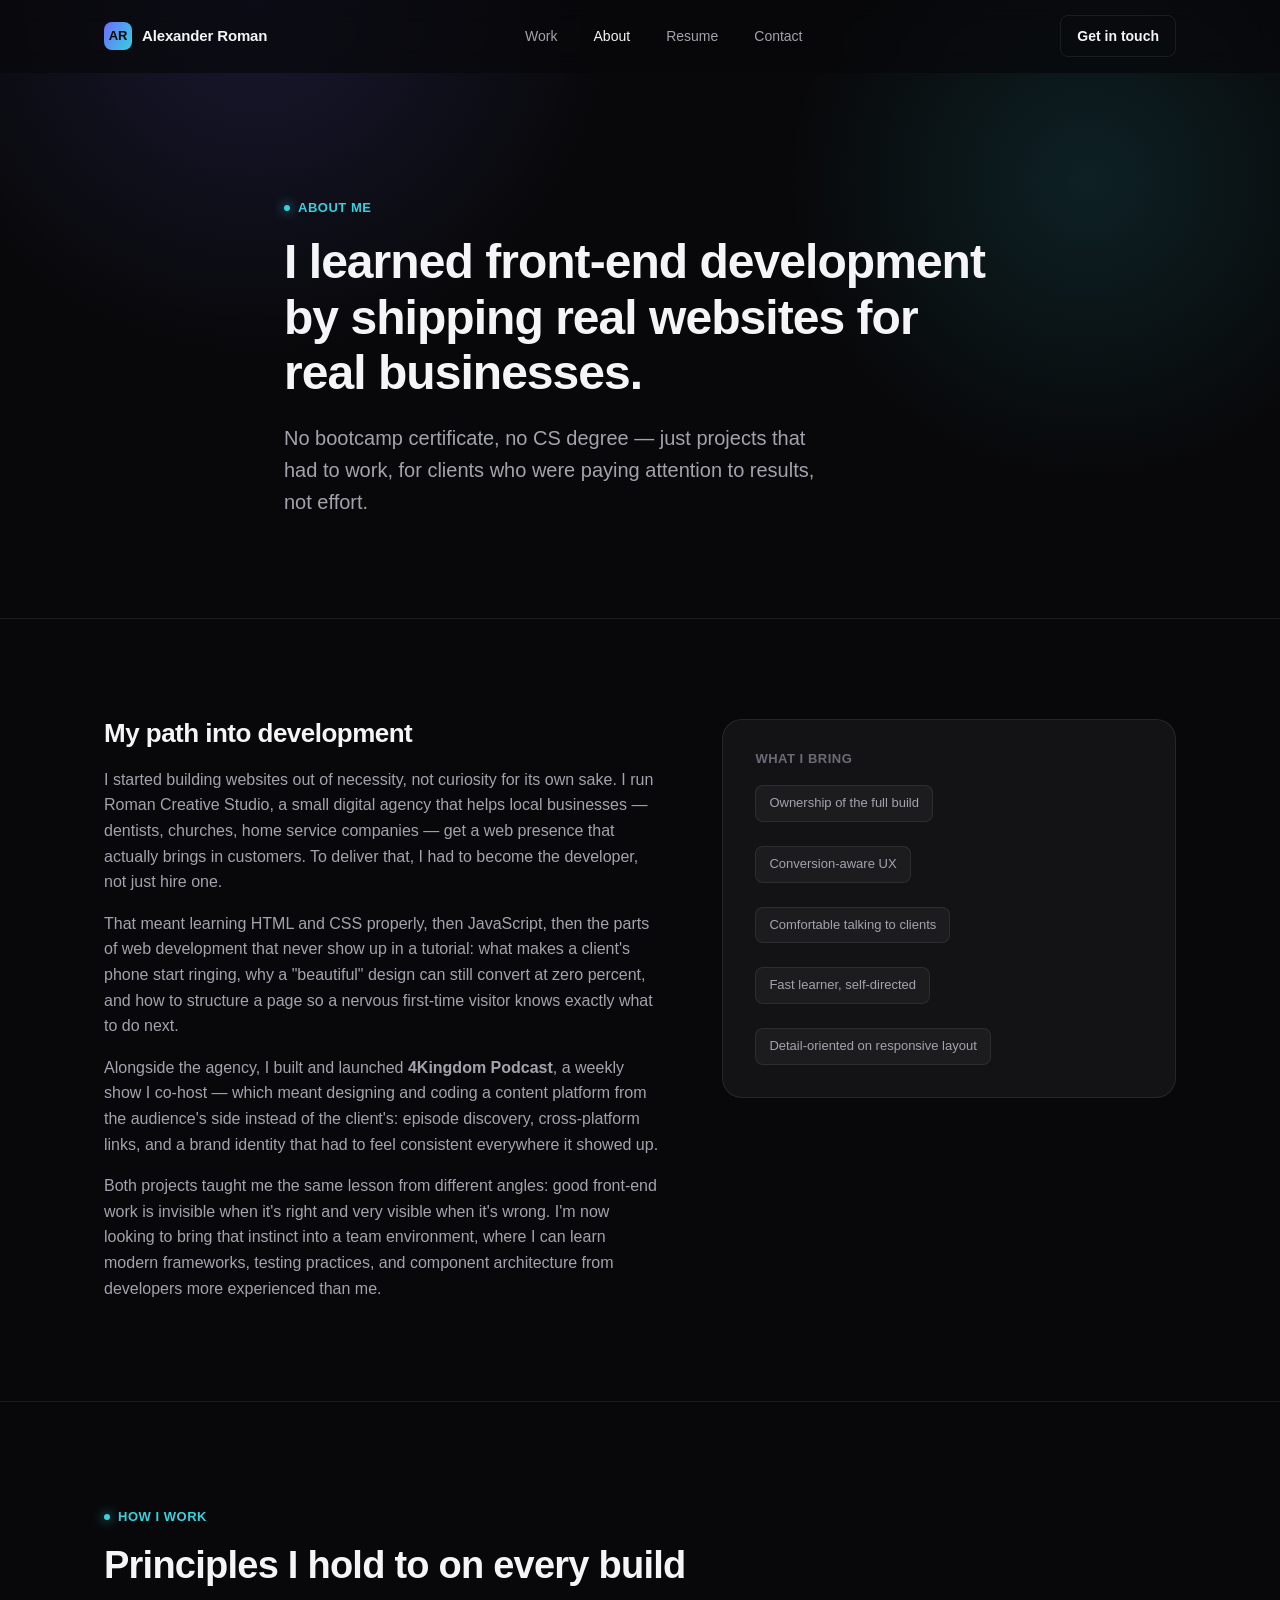
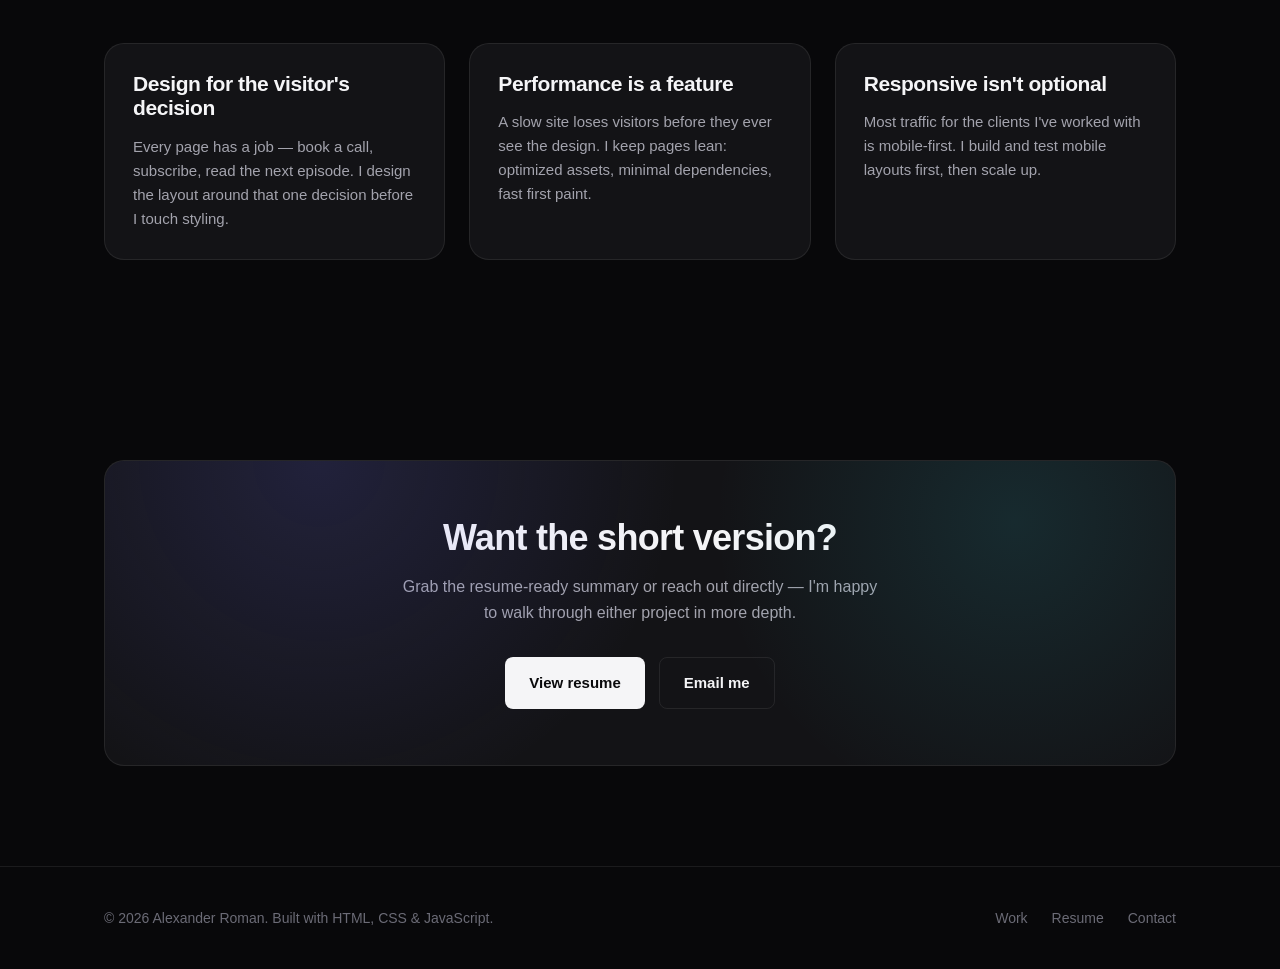
==== about.html @ bc1424b6 "Build full developer portfolio site with case studies and resume Adds a static HTML/CSS/JS portfolio" ====
<!DOCTYPE html>
<html lang="en">
<head>
  <meta charset="UTF-8" />
  <meta name="viewport" content="width=device-width, initial-scale=1.0" />
  <title>About — Alexander Roman</title>
  <meta name="description" content="About Alexander Roman: a self-taught front-end developer building conversion-focused websites for real clients." />
  <link rel="icon" href="data:,">
  <link rel="stylesheet" href="css/style.css" />
</head>
<body>

  <nav class="nav scrolled">
    <div class="container nav-inner">
      <a href="index.html" class="logo">
        <span class="logo-mark">AR</span>
        Alexander Roman
      </a>
      <div class="nav-links">
        <a href="index.html#work">Work</a>
        <a href="about.html" class="active">About</a>
        <a href="resume.html">Resume</a>
        <a href="index.html#contact">Contact</a>
      </div>
      <div class="nav-actions">
        <a href="index.html#contact" class="btn btn-secondary btn-sm">Get in touch</a>
        <button class="nav-toggle" aria-label="Toggle menu">
          <span></span><span></span><span></span>
        </button>
      </div>
    </div>
    <div class="mobile-menu">
      <a href="index.html#work">Work</a>
      <a href="about.html">About</a>
      <a href="resume.html">Resume</a>
      <a href="index.html#contact">Contact</a>
      <a href="index.html#contact" class="btn btn-primary">Get in touch</a>
    </div>
  </nav>

  <header class="hero" style="padding-bottom:64px;">
    <div class="glow"></div>
    <div class="container hero-inner">
      <span class="eyebrow">About me</span>
      <h1 style="font-size:clamp(32px,5vw,48px);">
        I learned front-end development by shipping real websites for real businesses.
      </h1>
      <p class="lede">
        No bootcamp certificate, no CS degree — just projects that had to work,
        for clients who were paying attention to results, not effort.
      </p>
    </div>
  </header>

  <section class="section section-border">
    <div class="container">
      <div class="about-grid">
        <div class="reveal">
          <h2 style="font-size:26px;margin-bottom:18px;">My path into development</h2>
          <p>
            I started building websites out of necessity, not curiosity for
            its own sake. I run Roman Creative Studio, a small digital agency
            that helps local businesses — dentists, churches, home service
            companies — get a web presence that actually brings in customers.
            To deliver that, I had to become the developer, not just hire one.
          </p>
          <p>
            That meant learning HTML and CSS properly, then JavaScript, then
            the parts of web development that never show up in a tutorial:
            what makes a client's phone start ringing, why a "beautiful"
            design can still convert at zero percent, and how to structure a
            page so a nervous first-time visitor knows exactly what to do
            next.
          </p>
          <p>
            Alongside the agency, I built and launched
            <strong>4Kingdom Podcast</strong>, a weekly show I co-host — which
            meant designing and coding a content platform from the audience's
            side instead of the client's: episode discovery, cross-platform
            links, and a brand identity that had to feel consistent everywhere
            it showed up.
          </p>
          <p>
            Both projects taught me the same lesson from different angles:
            good front-end work is invisible when it's right and very visible
            when it's wrong. I'm now looking to bring that instinct into a
            team environment, where I can learn modern frameworks, testing
            practices, and component architecture from developers more
            experienced than me.
          </p>
        </div>

        <div class="skills-panel reveal">
          <h4>What I bring</h4>
          <div class="skill-group">
            <div class="chip-row">
              <span class="chip">Ownership of the full build</span>
            </div>
          </div>
          <div class="skill-group">
            <div class="chip-row">
              <span class="chip">Conversion-aware UX</span>
            </div>
          </div>
          <div class="skill-group">
            <div class="chip-row">
              <span class="chip">Comfortable talking to clients</span>
            </div>
          </div>
          <div class="skill-group">
            <div class="chip-row">
              <span class="chip">Fast learner, self-directed</span>
            </div>
          </div>
          <div class="skill-group" style="margin-bottom:0;">
            <div class="chip-row">
              <span class="chip">Detail-oriented on responsive layout</span>
            </div>
          </div>
        </div>
      </div>
    </div>
  </section>

  <section class="section section-border">
    <div class="container">
      <div class="section-head reveal">
        <span class="eyebrow">How I work</span>
        <h2>Principles I hold to on every build</h2>
      </div>
      <div class="project-grid">
        <div class="project-card reveal">
          <div class="project-card-body">
            <h3>Design for the visitor's decision</h3>
            <p>Every page has a job — book a call, subscribe, read the next episode. I design the layout around that one decision before I touch styling.</p>
          </div>
        </div>
        <div class="project-card reveal">
          <div class="project-card-body">
            <h3>Performance is a feature</h3>
            <p>A slow site loses visitors before they ever see the design. I keep pages lean: optimized assets, minimal dependencies, fast first paint.</p>
          </div>
        </div>
        <div class="project-card reveal">
          <div class="project-card-body">
            <h3>Responsive isn't optional</h3>
            <p>Most traffic for the clients I've worked with is mobile-first. I build and test mobile layouts first, then scale up.</p>
          </div>
        </div>
      </div>
    </div>
  </section>

  <section class="section" id="contact">
    <div class="container">
      <div class="contact-panel reveal">
        <div class="glow"></div>
        <h2>Want the short version?</h2>
        <p>
          Grab the resume-ready summary or reach out directly — I'm happy to
          walk through either project in more depth.
        </p>
        <div class="contact-actions">
          <a href="resume.html" class="btn btn-primary">View resume</a>
          <a href="mailto:4kingdomzs@gmail.com" class="btn btn-secondary">Email me</a>
        </div>
      </div>
    </div>
  </section>

  <footer>
    <div class="container footer-inner">
      <p>© <span class="current-year"></span> Alexander Roman. Built with HTML, CSS &amp; JavaScript.</p>
      <div class="footer-links">
        <a href="index.html#work">Work</a>
        <a href="resume.html">Resume</a>
        <a href="mailto:4kingdomzs@gmail.com">Contact</a>
      </div>
    </div>
  </footer>

  <script src="js/main.js"></script>
</body>
</html>
---- css/style.css ----
/* ==========================================================================
   Alexander Roman — Portfolio
   Design system: dark, SaaS-style (Stripe/Vercel inspired)
   ========================================================================== */

:root {
  --bg: #08080a;
  --bg-elevated: #101013;
  --bg-card: #131316;
  --bg-card-hover: #17171b;
  --border: rgba(255, 255, 255, 0.08);
  --border-hover: rgba(255, 255, 255, 0.18);
  --text-primary: #f5f5f7;
  --text-secondary: #a3a3ad;
  --text-tertiary: #6b6b76;
  --accent: #6d6dfb;
  --accent-2: #34d1e0;
  --accent-soft: rgba(109, 109, 251, 0.12);
  --success: #34d399;
  --gradient: linear-gradient(120deg, #6d6dfb 0%, #34d1e0 100%);

  --container: 1120px;
  --radius-sm: 8px;
  --radius-md: 14px;
  --radius-lg: 20px;

  --font-sans: -apple-system, BlinkMacSystemFont, "Segoe UI", "Inter", Roboto,
    Helvetica, Arial, sans-serif;
  --font-mono: "SFMono-Regular", Consolas, "Liberation Mono", Menlo, monospace;

  --ease: cubic-bezier(0.16, 1, 0.3, 1);
}

* {
  margin: 0;
  padding: 0;
  box-sizing: border-box;
}

html {
  scroll-behavior: smooth;
  -webkit-font-smoothing: antialiased;
  -moz-osx-font-smoothing: grayscale;
}

body {
  background: var(--bg);
  color: var(--text-primary);
  font-family: var(--font-sans);
  font-size: 16px;
  line-height: 1.6;
  overflow-x: hidden;
}

img {
  max-width: 100%;
  display: block;
}

a {
  color: inherit;
  text-decoration: none;
}

ul {
  list-style: none;
}

button {
  font-family: inherit;
  cursor: pointer;
  border: none;
  background: none;
  color: inherit;
}

.container {
  width: 100%;
  max-width: var(--container);
  margin: 0 auto;
  padding: 0 24px;
}

section {
  position: relative;
}

/* Background glow used behind hero / CTA sections */
.glow {
  position: absolute;
  inset: 0;
  pointer-events: none;
  background: radial-gradient(
      600px circle at 20% 0%,
      rgba(109, 109, 251, 0.16),
      transparent 60%
    ),
    radial-gradient(
      500px circle at 85% 20%,
      rgba(52, 209, 224, 0.12),
      transparent 60%
    );
  z-index: 0;
}

/* ==========================================================================
   Typography
   ========================================================================== */

.eyebrow {
  display: inline-flex;
  align-items: center;
  gap: 8px;
  font-size: 13px;
  font-weight: 600;
  letter-spacing: 0.04em;
  text-transform: uppercase;
  color: var(--accent-2);
  margin-bottom: 16px;
}

.eyebrow::before {
  content: "";
  width: 6px;
  height: 6px;
  border-radius: 50%;
  background: var(--accent-2);
  box-shadow: 0 0 12px var(--accent-2);
}

h1,
h2,
h3,
h4 {
  font-weight: 600;
  letter-spacing: -0.02em;
  line-height: 1.15;
}

.gradient-text {
  background: var(--gradient);
  -webkit-background-clip: text;
  background-clip: text;
  color: transparent;
}

.section-head {
  max-width: 640px;
  margin-bottom: 56px;
}

.section-head h2 {
  font-size: clamp(28px, 4vw, 38px);
  margin-bottom: 14px;
}

.section-head p {
  color: var(--text-secondary);
  font-size: 17px;
}

/* ==========================================================================
   Buttons
   ========================================================================== */

.btn {
  display: inline-flex;
  align-items: center;
  justify-content: center;
  gap: 8px;
  padding: 13px 24px;
  border-radius: var(--radius-sm);
  font-size: 15px;
  font-weight: 600;
  white-space: nowrap;
  transition: transform 0.2s var(--ease), box-shadow 0.2s var(--ease),
    background 0.2s var(--ease), border-color 0.2s var(--ease), opacity 0.2s;
}

.btn-primary {
  background: var(--text-primary);
  color: #0a0a0c;
}

.btn-primary:hover {
  transform: translateY(-1px);
  box-shadow: 0 8px 24px rgba(245, 245, 247, 0.15);
}

.btn-secondary {
  background: transparent;
  color: var(--text-primary);
  border: 1px solid var(--border);
}

.btn-secondary:hover {
  border-color: var(--border-hover);
  background: rgba(255, 255, 255, 0.03);
}

.btn-ghost {
  color: var(--text-secondary);
  font-weight: 500;
}

.btn-ghost:hover {
  color: var(--text-primary);
}

.btn-disabled {
  opacity: 0.45;
  cursor: not-allowed;
}

.btn-sm {
  padding: 9px 16px;
  font-size: 14px;
}

.btn svg {
  width: 16px;
  height: 16px;
  transition: transform 0.2s var(--ease);
}

.btn:hover svg.arrow {
  transform: translateX(3px);
}

/* ==========================================================================
   Navigation
   ========================================================================== */

.nav {
  position: sticky;
  top: 0;
  z-index: 100;
  border-bottom: 1px solid transparent;
  background: rgba(8, 8, 10, 0.7);
  backdrop-filter: blur(12px);
  -webkit-backdrop-filter: blur(12px);
  transition: border-color 0.3s var(--ease);
}

.nav.scrolled {
  border-bottom-color: var(--border);
}

.nav-inner {
  display: flex;
  align-items: center;
  justify-content: space-between;
  height: 72px;
}

.logo {
  display: flex;
  align-items: center;
  gap: 10px;
  font-weight: 600;
  font-size: 15px;
  letter-spacing: -0.01em;
}

.logo-mark {
  width: 28px;
  height: 28px;
  border-radius: 8px;
  background: var(--gradient);
  display: flex;
  align-items: center;
  justify-content: center;
  font-size: 13px;
  font-weight: 700;
  color: #08080a;
}

.nav-links {
  display: flex;
  align-items: center;
  gap: 36px;
}

.nav-links a {
  font-size: 14px;
  font-weight: 500;
  color: var(--text-secondary);
  transition: color 0.2s;
  position: relative;
}

.nav-links a:hover,
.nav-links a.active {
  color: var(--text-primary);
}

.nav-actions {
  display: flex;
  align-items: center;
  gap: 12px;
}

.nav-toggle {
  display: none;
  flex-direction: column;
  gap: 5px;
  width: 32px;
  height: 32px;
  align-items: center;
  justify-content: center;
}

.nav-toggle span {
  width: 20px;
  height: 2px;
  background: var(--text-primary);
  border-radius: 2px;
  transition: transform 0.25s var(--ease), opacity 0.25s var(--ease);
}

.nav-toggle.open span:nth-child(1) {
  transform: translateY(7px) rotate(45deg);
}
.nav-toggle.open span:nth-child(2) {
  opacity: 0;
}
.nav-toggle.open span:nth-child(3) {
  transform: translateY(-7px) rotate(-45deg);
}

.mobile-menu {
  display: none;
  position: fixed;
  inset: 72px 0 0 0;
  background: var(--bg);
  z-index: 99;
  padding: 32px 24px;
  flex-direction: column;
  gap: 4px;
}

.mobile-menu.open {
  display: flex;
}

.mobile-menu a {
  padding: 16px 4px;
  font-size: 18px;
  font-weight: 500;
  border-bottom: 1px solid var(--border);
  color: var(--text-primary);
}

.mobile-menu .btn {
  margin-top: 24px;
}

/* ==========================================================================
   Hero
   ========================================================================== */

.hero {
  padding: 120px 0 100px;
}

.hero-inner {
  position: relative;
  z-index: 1;
  max-width: 760px;
}

.hero h1 {
  font-size: clamp(38px, 6vw, 64px);
  margin-bottom: 22px;
}

.hero p.lede {
  font-size: clamp(17px, 2vw, 20px);
  color: var(--text-secondary);
  max-width: 560px;
  margin-bottom: 36px;
}

.hero-actions {
  display: flex;
  gap: 14px;
  flex-wrap: wrap;
  margin-bottom: 56px;
}

.hero-meta {
  display: flex;
  gap: 32px;
  flex-wrap: wrap;
  padding-top: 32px;
  border-top: 1px solid var(--border);
}

.hero-meta div {
  display: flex;
  flex-direction: column;
  gap: 4px;
}

.hero-meta .num {
  font-size: 22px;
  font-weight: 700;
  letter-spacing: -0.02em;
}

.hero-meta .label {
  font-size: 13px;
  color: var(--text-tertiary);
}

/* ==========================================================================
   Project grid / cards
   ========================================================================== */

.project-grid {
  display: grid;
  grid-template-columns: repeat(auto-fit, minmax(340px, 1fr));
  gap: 24px;
}

.project-card {
  background: var(--bg-card);
  border: 1px solid var(--border);
  border-radius: var(--radius-lg);
  overflow: hidden;
  transition: transform 0.3s var(--ease), border-color 0.3s var(--ease),
    background 0.3s var(--ease);
  display: flex;
  flex-direction: column;
}

.project-card:hover {
  transform: translateY(-4px);
  border-color: var(--border-hover);
  background: var(--bg-card-hover);
}

.browser-frame {
  aspect-ratio: 16 / 10;
  background: var(--bg-elevated);
  border-bottom: 1px solid var(--border);
  display: flex;
  flex-direction: column;
}

.browser-frame .chrome {
  display: flex;
  align-items: center;
  gap: 6px;
  padding: 12px 14px;
  border-bottom: 1px solid var(--border);
}

.browser-frame .chrome span {
  width: 8px;
  height: 8px;
  border-radius: 50%;
  background: rgba(255, 255, 255, 0.12);
}

.browser-frame .url {
  margin-left: 10px;
  font-size: 11px;
  font-family: var(--font-mono);
  color: var(--text-tertiary);
  background: rgba(255, 255, 255, 0.04);
  padding: 3px 10px;
  border-radius: 5px;
}

.browser-frame .surface {
  flex: 1;
  display: flex;
  align-items: center;
  justify-content: center;
  position: relative;
  overflow: hidden;
}

.browser-frame .surface::before {
  content: "";
  position: absolute;
  inset: 0;
  opacity: 0.5;
  background-image: radial-gradient(
    circle at 1px 1px,
    rgba(255, 255, 255, 0.08) 1px,
    transparent 0
  );
  background-size: 18px 18px;
}

.surface-mark {
  position: relative;
  z-index: 1;
  width: 64px;
  height: 64px;
  border-radius: 16px;
  display: flex;
  align-items: center;
  justify-content: center;
  font-weight: 700;
  font-size: 22px;
  color: #08080a;
}

.mark-rcs {
  background: linear-gradient(135deg, #d9c48f, #8a6d3b);
}
.mark-4k {
  background: linear-gradient(135deg, #6d6dfb, #34d1e0);
}

.project-card-body {
  padding: 28px;
  display: flex;
  flex-direction: column;
  gap: 14px;
  flex: 1;
}

.project-card-body .tag-row {
  display: flex;
  gap: 8px;
  flex-wrap: wrap;
}

.project-card-body h3 {
  font-size: 21px;
}

.project-card-body p {
  color: var(--text-secondary);
  font-size: 15px;
  flex: 1;
}

.project-card-footer {
  display: flex;
  align-items: center;
  justify-content: space-between;
  margin-top: 4px;
}

.badge {
  font-size: 12px;
  font-weight: 600;
  padding: 4px 10px;
  border-radius: 100px;
  background: var(--accent-soft);
  color: var(--accent-2);
  border: 1px solid rgba(109, 109, 251, 0.2);
}

.badge-neutral {
  background: rgba(255, 255, 255, 0.05);
  color: var(--text-secondary);
  border-color: var(--border);
}

/* ==========================================================================
   About / Skills
   ========================================================================== */

.about-grid {
  display: grid;
  grid-template-columns: 1.1fr 0.9fr;
  gap: 64px;
  align-items: start;
}

.about-grid p + p {
  margin-top: 16px;
}

.about-grid p {
  color: var(--text-secondary);
  font-size: 16px;
}

.skills-panel {
  background: var(--bg-card);
  border: 1px solid var(--border);
  border-radius: var(--radius-lg);
  padding: 32px;
}

.skills-panel h4 {
  font-size: 13px;
  text-transform: uppercase;
  letter-spacing: 0.04em;
  color: var(--text-tertiary);
  margin-bottom: 18px;
}

.skills-panel .skill-group {
  margin-bottom: 24px;
}

.skills-panel .skill-group:last-child {
  margin-bottom: 0;
}

.chip-row {
  display: flex;
  flex-wrap: wrap;
  gap: 8px;
}

.chip {
  font-size: 13px;
  font-weight: 500;
  padding: 7px 13px;
  border-radius: var(--radius-sm);
  background: rgba(255, 255, 255, 0.04);
  border: 1px solid var(--border);
  color: var(--text-secondary);
}

/* ==========================================================================
   Contact / Footer
   ========================================================================== */

.contact-panel {
  background: var(--bg-card);
  border: 1px solid var(--border);
  border-radius: var(--radius-lg);
  padding: 56px;
  text-align: center;
  position: relative;
  overflow: hidden;
}

.contact-panel h2 {
  font-size: clamp(26px, 4vw, 36px);
  margin-bottom: 16px;
}

.contact-panel p {
  color: var(--text-secondary);
  max-width: 480px;
  margin: 0 auto 32px;
  font-size: 16px;
}

.contact-actions {
  display: flex;
  gap: 14px;
  justify-content: center;
  flex-wrap: wrap;
  position: relative;
  z-index: 1;
}

.social-row {
  display: flex;
  gap: 20px;
  justify-content: center;
  margin-top: 32px;
  position: relative;
  z-index: 1;
}

.social-row a {
  font-size: 14px;
  color: var(--text-tertiary);
  font-weight: 500;
  transition: color 0.2s;
}

.social-row a:hover {
  color: var(--text-primary);
}

footer {
  border-top: 1px solid var(--border);
  padding: 40px 0;
}

.footer-inner {
  display: flex;
  align-items: center;
  justify-content: space-between;
  flex-wrap: wrap;
  gap: 16px;
}

.footer-inner p {
  color: var(--text-tertiary);
  font-size: 14px;
}

.footer-links {
  display: flex;
  gap: 24px;
}

.footer-links a {
  font-size: 14px;
  color: var(--text-tertiary);
  transition: color 0.2s;
}

.footer-links a:hover {
  color: var(--text-primary);
}

/* ==========================================================================
   Sections generic spacing
   ========================================================================== */

.section {
  padding: 100px 0;
}

.section-border {
  border-top: 1px solid var(--border);
}

/* ==========================================================================
   Scroll reveal
   ========================================================================== */

/* .reveal starts fully visible so content never depends on JS to be seen.
   JS opts individual elements into the fade-in by adding .reveal-armed. */
.reveal {
  opacity: 1;
  transform: none;
}

.reveal-armed {
  opacity: 0;
  transform: translateY(16px);
  transition: opacity 0.7s var(--ease), transform 0.7s var(--ease);
}

.reveal-armed.in-view {
  opacity: 1;
  transform: translateY(0);
}

/* ==========================================================================
   Case study pages
   ========================================================================== */

.case-header {
  padding: 48px 0 0;
}

.back-link {
  display: inline-flex;
  align-items: center;
  gap: 6px;
  font-size: 14px;
  color: var(--text-secondary);
  margin-bottom: 40px;
}

.back-link:hover {
  color: var(--text-primary);
}

.case-hero {
  padding-bottom: 48px;
  border-bottom: 1px solid var(--border);
}

.case-hero h1 {
  font-size: clamp(32px, 5vw, 48px);
  max-width: 760px;
  margin-bottom: 18px;
}

.case-hero .lede {
  font-size: 18px;
  color: var(--text-secondary);
  max-width: 640px;
  margin-bottom: 36px;
}

.case-meta-grid {
  display: grid;
  grid-template-columns: repeat(auto-fit, minmax(140px, 1fr));
  gap: 24px;
  max-width: 800px;
}

.case-meta-grid dt {
  font-size: 12px;
  text-transform: uppercase;
  letter-spacing: 0.04em;
  color: var(--text-tertiary);
  margin-bottom: 6px;
}

.case-meta-grid dd {
  font-size: 15px;
  font-weight: 600;
}

.case-meta-grid a {
  color: var(--accent-2);
}

.case-meta-grid a:hover {
  text-decoration: underline;
}

.case-hero-frame {
  margin-top: 48px;
}

.case-body {
  display: grid;
  grid-template-columns: 200px 1fr;
  gap: 64px;
  padding: 72px 0;
}

.case-toc {
  position: sticky;
  top: 96px;
  align-self: start;
  display: flex;
  flex-direction: column;
  gap: 4px;
}

.case-toc a {
  font-size: 13px;
  color: var(--text-tertiary);
  padding: 8px 0;
  border-left: 2px solid var(--border);
  padding-left: 16px;
  transition: color 0.2s, border-color 0.2s;
}

.case-toc a:hover,
.case-toc a.active {
  color: var(--text-primary);
  border-left-color: var(--accent-2);
}

.case-content > section {
  margin-bottom: 64px;
  scroll-margin-top: 96px;
}

.case-content h2 {
  font-size: 24px;
  margin-bottom: 18px;
}

.case-content .kicker {
  font-size: 13px;
  font-weight: 600;
  color: var(--accent-2);
  text-transform: uppercase;
  letter-spacing: 0.04em;
  margin-bottom: 10px;
  display: block;
}

.case-content p {
  color: var(--text-secondary);
  font-size: 16px;
  margin-bottom: 16px;
  max-width: 680px;
}

.case-content ul.check-list {
  display: flex;
  flex-direction: column;
  gap: 12px;
  max-width: 680px;
}

.case-content ul.check-list li {
  display: flex;
  gap: 12px;
  color: var(--text-secondary);
  font-size: 15px;
}

.case-content ul.check-list li::before {
  content: "";
  flex-shrink: 0;
  margin-top: 7px;
  width: 6px;
  height: 6px;
  border-radius: 50%;
  background: var(--accent);
}

.tech-badges {
  display: flex;
  flex-wrap: wrap;
  gap: 10px;
}

.callout {
  background: var(--bg-card);
  border: 1px solid var(--border);
  border-left: 3px solid var(--accent);
  border-radius: var(--radius-md);
  padding: 24px 28px;
  max-width: 680px;
}

.callout p {
  margin-bottom: 0;
  color: var(--text-primary);
  font-style: italic;
}

.screenshot-grid {
  display: grid;
  grid-template-columns: repeat(2, 1fr);
  gap: 20px;
}

.screenshot-grid .browser-frame {
  border-radius: var(--radius-md);
  border: 1px solid var(--border);
}

.case-cta {
  display: flex;
  gap: 14px;
  flex-wrap: wrap;
  margin-top: 8px;
}

.next-project {
  border-top: 1px solid var(--border);
  padding: 56px 0;
  display: flex;
  align-items: center;
  justify-content: space-between;
  flex-wrap: wrap;
  gap: 16px;
}

.next-project .label {
  font-size: 13px;
  color: var(--text-tertiary);
  text-transform: uppercase;
  letter-spacing: 0.04em;
  margin-bottom: 6px;
}

.next-project h3 {
  font-size: 20px;
}

.next-project a {
  display: flex;
  align-items: center;
  gap: 16px;
}

/* ==========================================================================
   Resume page
   ========================================================================== */

.resume-shell {
  background: #fff;
  color: #1a1a1e;
  border-radius: var(--radius-lg);
  padding: 56px;
  max-width: 780px;
  margin: 0 auto;
}

.resume-shell h1 {
  font-size: 28px;
  color: #0a0a0c;
}

.resume-shell .role {
  color: #52525b;
  font-size: 16px;
  margin-top: 4px;
}

.resume-shell .contact-line {
  display: flex;
  gap: 16px;
  flex-wrap: wrap;
  font-size: 13px;
  color: #52525b;
  margin-top: 14px;
}

.resume-shell section {
  margin-top: 32px;
}

.resume-shell h2 {
  font-size: 13px;
  text-transform: uppercase;
  letter-spacing: 0.06em;
  color: #6d6dfb;
  border-bottom: 1px solid #e4e4e7;
  padding-bottom: 8px;
  margin-bottom: 16px;
}

.resume-shell h3 {
  font-size: 15px;
  color: #0a0a0c;
}

.resume-shell .entry {
  margin-bottom: 20px;
}

.resume-shell .entry-head {
  display: flex;
  justify-content: space-between;
  align-items: baseline;
  flex-wrap: wrap;
  gap: 4px;
}

.resume-shell .entry-head span {
  font-size: 13px;
  color: #71717a;
}

.resume-shell ul {
  margin-top: 8px;
  padding-left: 18px;
  list-style: disc;
}

.resume-shell ul li {
  font-size: 14px;
  color: #3f3f46;
  margin-bottom: 6px;
}

.resume-shell .skills-line {
  font-size: 14px;
  color: #3f3f46;
}

.resume-toolbar {
  max-width: 780px;
  margin: 0 auto 24px;
  display: flex;
  justify-content: space-between;
  align-items: center;
}

/* ==========================================================================
   Responsive
   ========================================================================== */

@media (max-width: 900px) {
  .about-grid {
    grid-template-columns: 1fr;
    gap: 40px;
  }

  .case-body {
    grid-template-columns: 1fr;
  }

  .case-toc {
    display: none;
  }

  .screenshot-grid {
    grid-template-columns: 1fr;
  }
}

@media (max-width: 720px) {
  .nav-links {
    display: none;
  }

  .nav-toggle {
    display: flex;
  }

  .nav-actions .btn-secondary {
    display: none;
  }

  .hero {
    padding: 72px 0 64px;
  }

  .section {
    padding: 72px 0;
  }

  .contact-panel {
    padding: 40px 24px;
  }

  .resume-shell {
    padding: 32px 24px;
  }

  .next-project {
    flex-direction: column;
    align-items: flex-start;
  }
}

@media print {
  .nav,
  footer,
  .resume-toolbar {
    display: none;
  }

  body {
    background: #fff;
  }

  .resume-shell {
    padding: 0;
  }
}
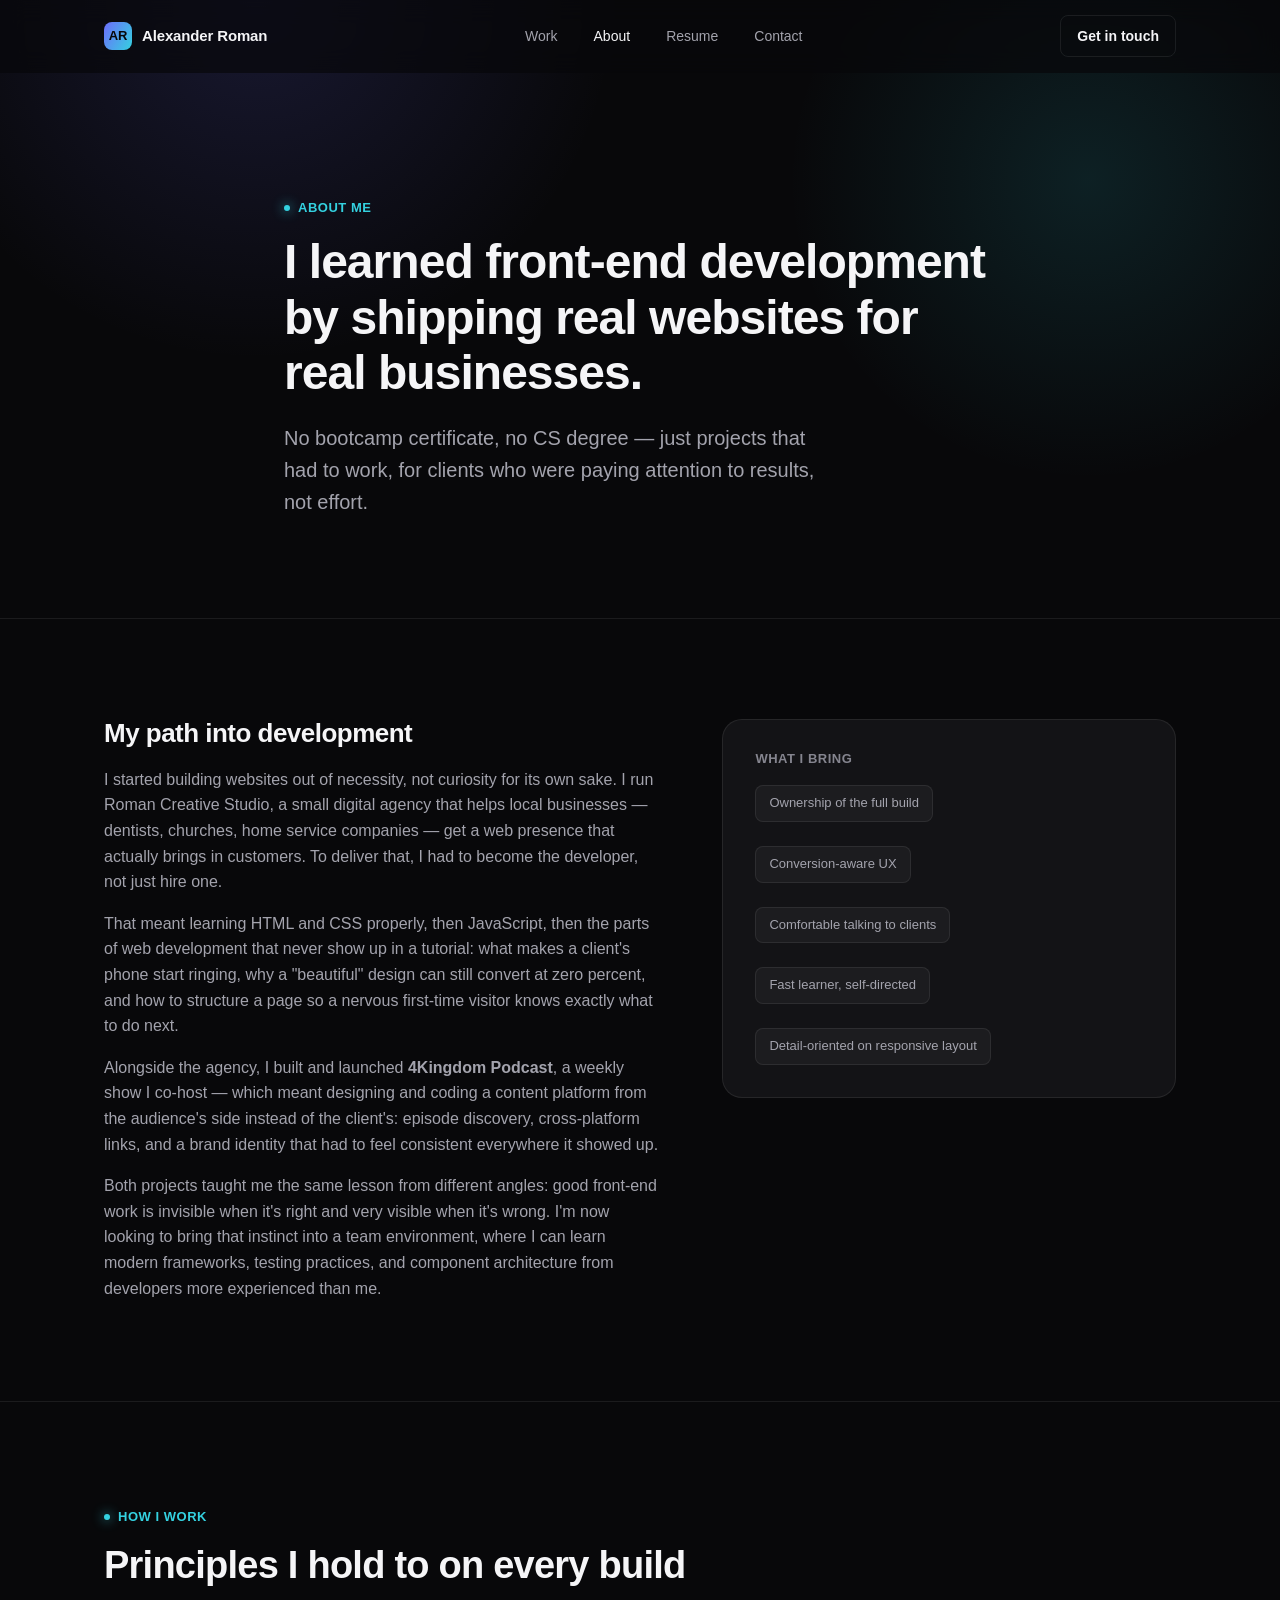
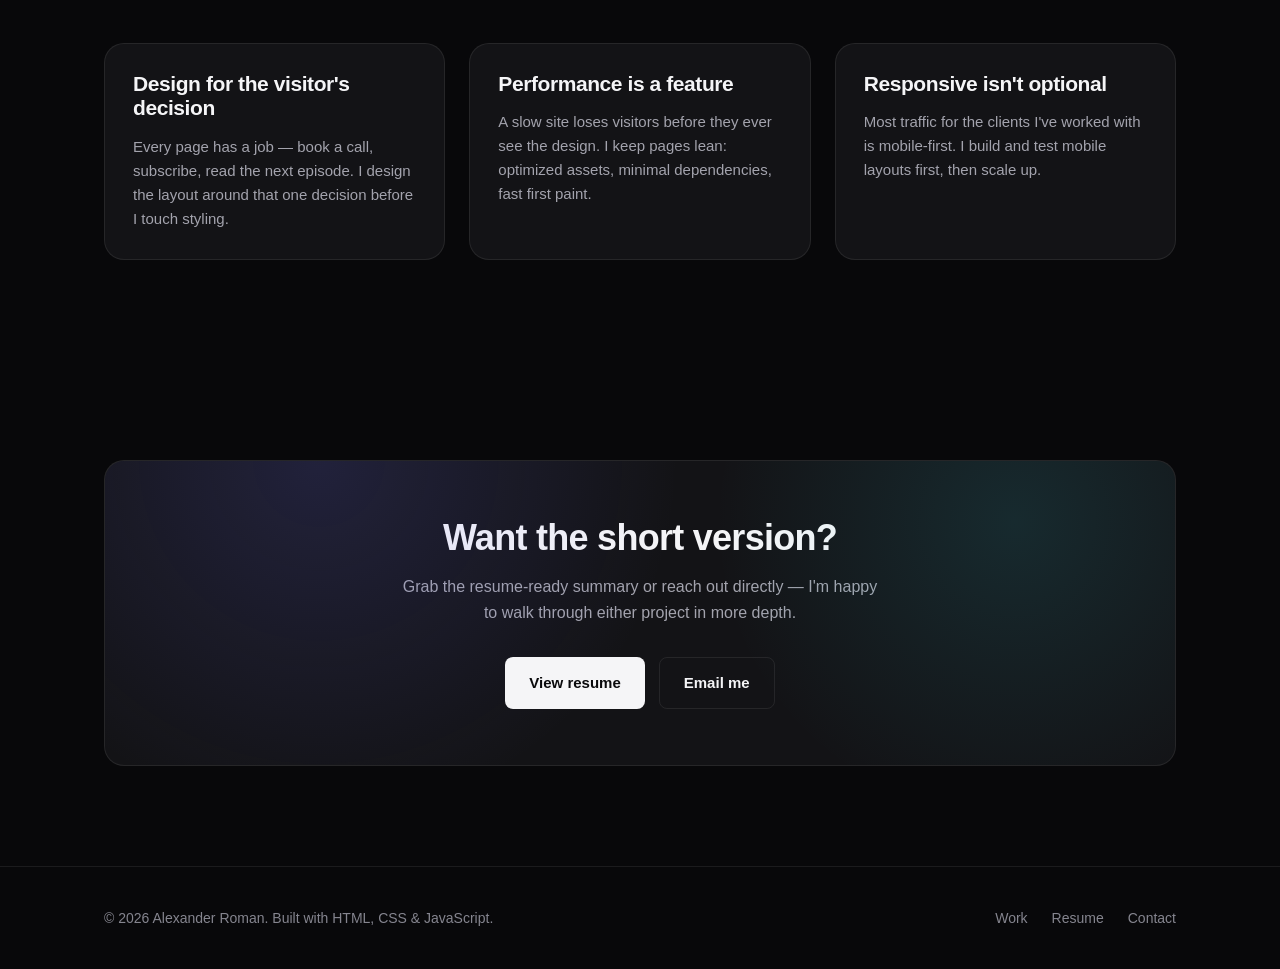
==== commit 2a8789d5: "Complete Phase 3: SEO, real Lighthouse audit fixes, ATS resume pass SEO: canonical URLs, Open Graph/" ====
--- a/about.html
+++ b/about.html
@@ -5,6 +5,18 @@
   <meta name="viewport" content="width=device-width, initial-scale=1.0" />
   <title>About — Alexander Roman</title>
   <meta name="description" content="About Alexander Roman: a self-taught front-end developer building conversion-focused websites for real clients." />
+  <link rel="canonical" href="https://alexanderroman.dev/about.html" />
+
+  <meta property="og:type" content="profile" />
+  <meta property="og:title" content="About — Alexander Roman" />
+  <meta property="og:description" content="A self-taught front-end developer building conversion-focused websites for real clients." />
+  <meta property="og:url" content="https://alexanderroman.dev/about.html" />
+  <meta property="og:image" content="https://alexanderroman.dev/assets/images/og-cover.png" />
+  <meta name="twitter:card" content="summary_large_image" />
+  <meta name="twitter:title" content="About — Alexander Roman" />
+  <meta name="twitter:description" content="A self-taught front-end developer building conversion-focused websites for real clients." />
+  <meta name="twitter:image" content="https://alexanderroman.dev/assets/images/og-cover.png" />
+
   <link rel="icon" href="data:,">
   <link rel="stylesheet" href="css/style.css" />
 </head>
@@ -38,6 +50,8 @@
     </div>
   </nav>
 
+  <main>
+
   <header class="hero" style="padding-bottom:64px;">
     <div class="glow"></div>
     <div class="container hero-inner">
@@ -91,7 +105,7 @@
         </div>
 
         <div class="skills-panel reveal">
-          <h4>What I bring</h4>
+          <h3>What I bring</h3>
           <div class="skill-group">
             <div class="chip-row">
               <span class="chip">Ownership of the full build</span>
@@ -168,6 +182,8 @@
     </div>
   </section>
 
+  </main>
+
   <footer>
     <div class="container footer-inner">
       <p>© <span class="current-year"></span> Alexander Roman. Built with HTML, CSS &amp; JavaScript.</p>
--- a/css/style.css
+++ b/css/style.css
@@ -12,7 +12,7 @@
   --border-hover: rgba(255, 255, 255, 0.18);
   --text-primary: #f5f5f7;
   --text-secondary: #a3a3ad;
-  --text-tertiary: #6b6b76;
+  --text-tertiary: #85858f;
   --accent: #6d6dfb;
   --accent-2: #34d1e0;
   --accent-soft: rgba(109, 109, 251, 0.12);
@@ -467,7 +467,7 @@
   margin-left: 10px;
   font-size: 11px;
   font-family: var(--font-mono);
-  color: var(--text-tertiary);
+  color: var(--text-secondary);
   background: rgba(255, 255, 255, 0.04);
   padding: 3px 10px;
   border-radius: 5px;
@@ -590,7 +590,7 @@
   padding: 32px;
 }
 
-.skills-panel h4 {
+.skills-panel h3 {
   font-size: 13px;
   text-transform: uppercase;
   letter-spacing: 0.04em;
@@ -887,6 +887,15 @@
   font-size: 15px;
 }
 
+.case-content code {
+  font-family: var(--font-mono);
+  font-size: 0.9em;
+  background: rgba(255, 255, 255, 0.06);
+  border: 1px solid var(--border);
+  border-radius: 4px;
+  padding: 1px 6px;
+}
+
 .case-content ul.check-list li::before {
   content: "";
   flex-shrink: 0;
@@ -1005,7 +1014,7 @@
   font-size: 13px;
   text-transform: uppercase;
   letter-spacing: 0.06em;
-  color: #6d6dfb;
+  color: #4f46e5;
   border-bottom: 1px solid #e4e4e7;
   padding-bottom: 8px;
   margin-bottom: 16px;
